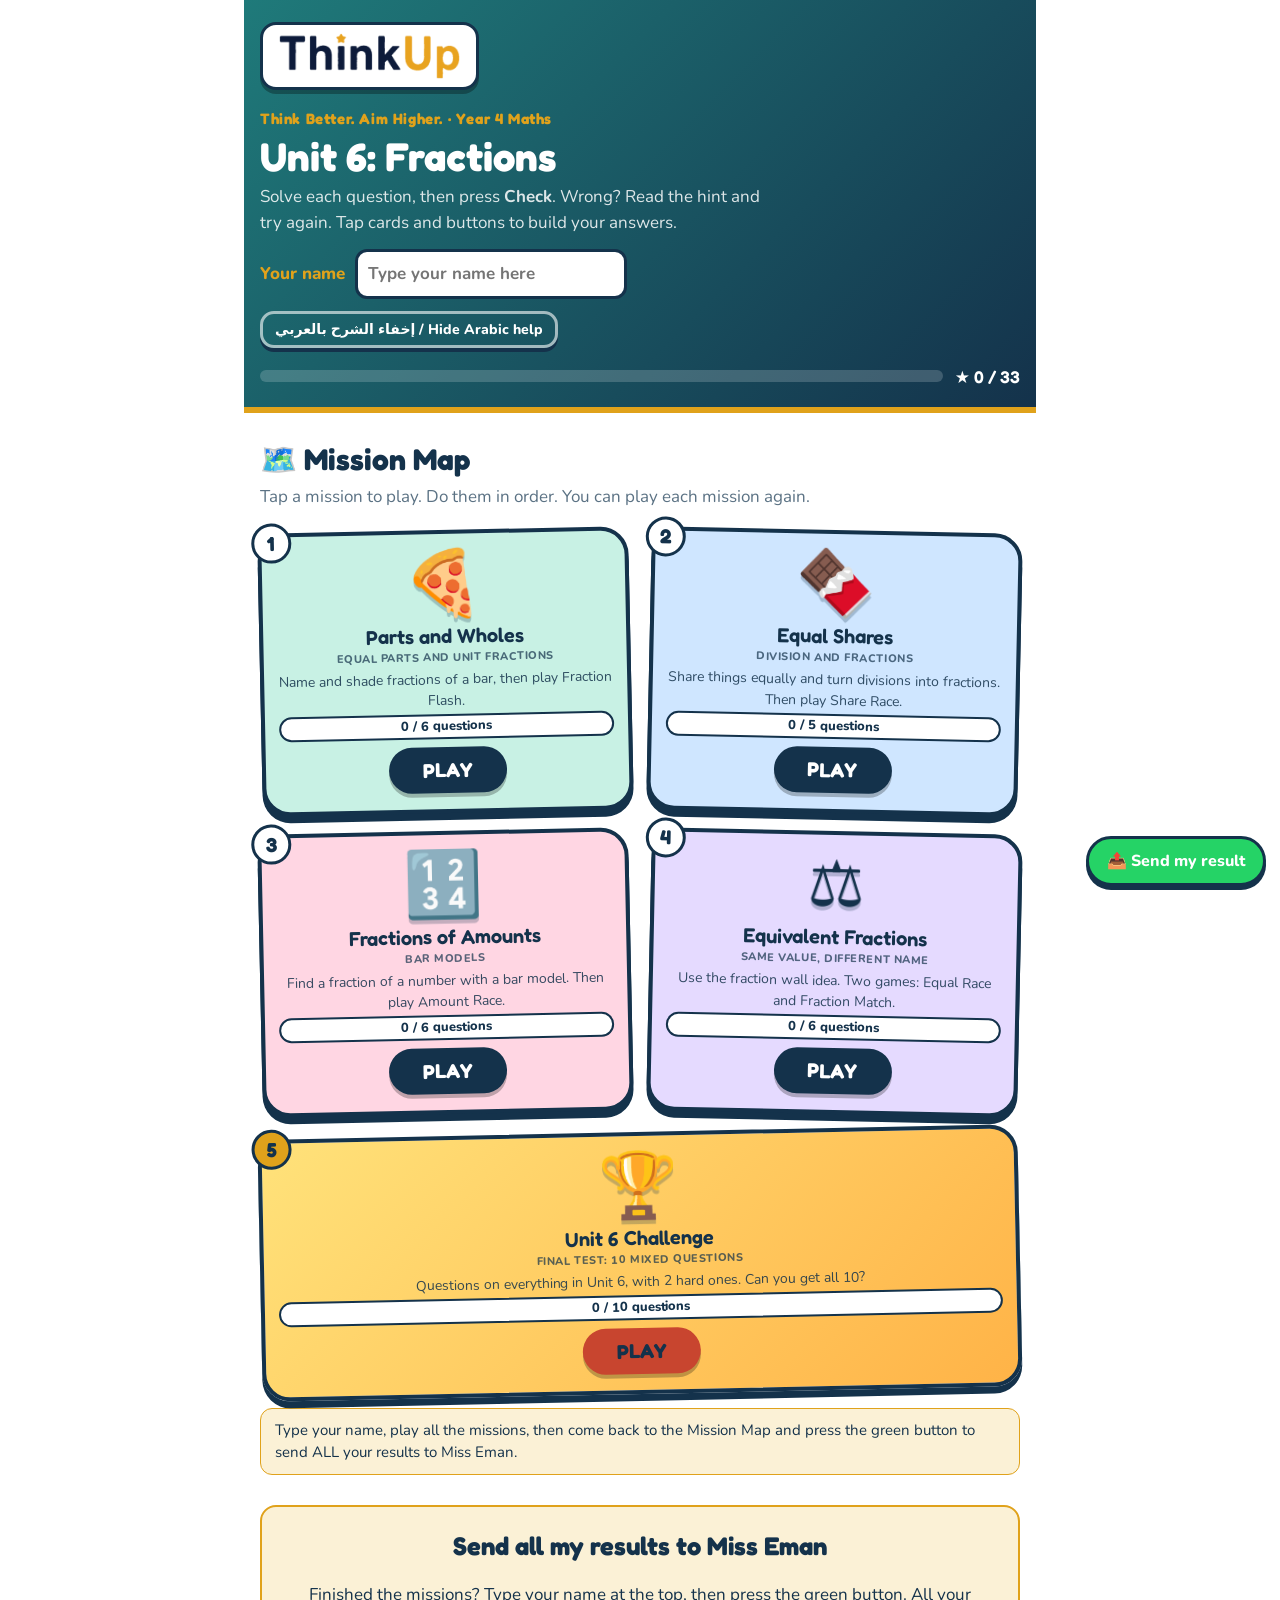
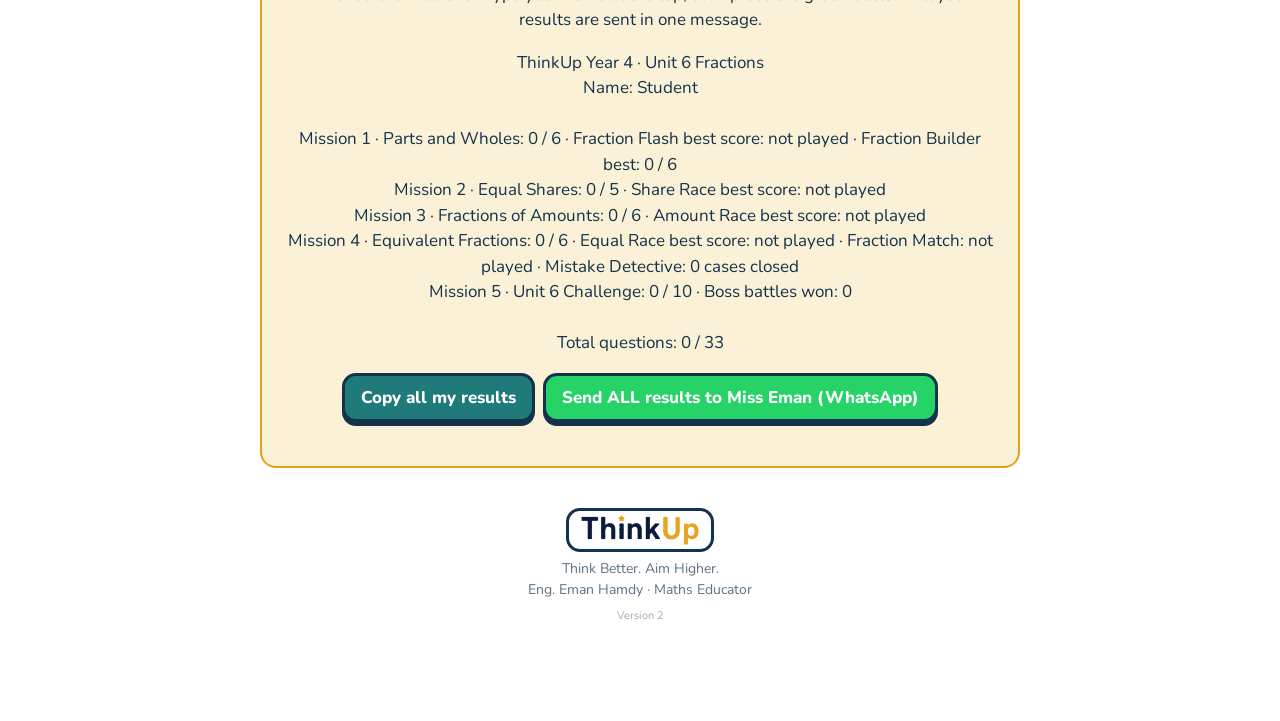
==== index.html @ 12395591 "Add files via upload" ====
<!doctype html>
<html lang="en"><head><meta charset="utf-8"><meta name="viewport" content="width=device-width,initial-scale=1,viewport-fit=cover">
<title>ThinkUp Year 4 Unit 6 Fractions</title>
<link rel="stylesheet" href="https://fonts.googleapis.com/css2?family=Fredoka:wght@500;600;700&family=Nunito:wght@400;600;700;800&family=Noto+Sans+Arabic:wght@500;700&display=swap">
<link rel="stylesheet" href="style.css"></head><body data-page="map">
<div class="wrap">
<header><div class="in">
  <div class="tulogo"><img alt="ThinkUp" src="logo.png"></div><div class="brand">Think Better. Aim Higher. · Year 4 Maths</div>
  <h1>Unit 6: Fractions</h1>
  <p>Solve each question, then press <b>Check</b>. Wrong? Read the hint and try again. Tap cards and buttons to build your answers.</p>
  <div class="namebox"><label for="nm">Your name</label><input type="text" id="nm" maxlength="30" placeholder="Type your name here" autocomplete="off"></div>
  <div class="artog"><button type="button" id="artog">إخفاء الشرح بالعربي / Hide Arabic help</button></div>
  <div class="prog"><div class="bar"><i id="barfill"></i></div><div class="score" id="score">★ 0 / 0</div></div>
</div></header>
<nav id="nav" aria-label="Sections"></nav>
<div class="note" id="savenote" hidden></div>
<section id="sec-games"><h2>Games <small>play and learn</small></h2><p class="sub">Move the hands yourself, race the clock and match the times.</p><div class="games" id="games"></div></section>
<main id="main"></main>
<div class="win" id="resultcard"><h2>Send all my results to Miss Eman</h2><p>Finished the missions? Type your name at the top, then press the green button. All your results are sent in one message.</p><p id="resulttext" style="white-space:pre-line"></p><button type="button" id="copyres">Copy all my results</button><a class="wa" id="wa" href="#" target="_blank" rel="noopener">Send ALL results to Miss Eman (WhatsApp)</a><div class="fb info" id="copyfb"></div></div>
<div class="tb" id="teacher" hidden><h2>Teacher board</h2><p class="hint">Only you can see this. It lists the children who opened the page signed in and played.</p><div class="tbl"><table id="ttab"><thead><tr><th>Name</th><th>Questions</th><th>Time Race best</th><th>Memory moves</th><th>Drag rounds</th><th>Updated</th></tr></thead><tbody></tbody></table></div></div>
<div class="win" id="win"><h2>Mission complete! ★</h2><p>You finished every question in this mission. Show your teacher this screen.</p></div>
<footer><div class="tfoot"><img alt="ThinkUp" src="logo.png"><div>Think Better. Aim Higher.<br>Eng. Eman Hamdy · Maths Educator</div></div></footer>
</div>

<script src="app.js"></script>
</body></html>
---- style.css ----
/* Layout: a calm worksheet-like column. Navy header, section chips, one card per question, big friendly feedback. */
:root{
  --bg:#F3F8F8; --card:#FFFFFF; --ink:#14324B; --muted:#5B7284; --line:#D3E2E4;
  --teal:#1F7A7A; --teal-soft:#E1F1EF; --gold:#E0A21B; --gold-soft:#FBF1D6;
  --good:#1E8A4C; --good-soft:#DDF3E6; --bad:#B8402F; --bad-soft:#FBE4DF;
  --face:#FFFFFF; --tick:#14324B; --hand-h:#14324B; --hand-m:#C8452F;
  --head:#14324B; --head-ink:#FFFFFF;
  --display:'Fredoka','Trebuchet MS',system-ui,sans-serif; --body:'Nunito','Segoe UI',system-ui,sans-serif;
}
@media (prefers-color-scheme: dark){:root:not([data-theme="light"]){
  --bg:#0E1B26; --card:#162736; --ink:#E7F0F3; --muted:#9DB3C0; --line:#28414F;
  --teal:#58C2B9; --teal-soft:#16373A; --gold:#F0B83A; --gold-soft:#3A3014;
  --good:#5ED08C; --good-soft:#15372A; --bad:#F08C7C; --bad-soft:#3F2420;
  --face:#1C3243; --tick:#DCE9EE; --hand-h:#E7F0F3; --hand-m:#F08C7C; --head:#0A141D; --head-ink:#FFFFFF; color-scheme:dark}}
:root[data-theme="dark"]{
  --bg:#0E1B26; --card:#162736; --ink:#E7F0F3; --muted:#9DB3C0; --line:#28414F;
  --teal:#58C2B9; --teal-soft:#16373A; --gold:#F0B83A; --gold-soft:#3A3014;
  --good:#5ED08C; --good-soft:#15372A; --bad:#F08C7C; --bad-soft:#3F2420;
  --face:#1C3243; --tick:#DCE9EE; --hand-h:#E7F0F3; --hand-m:#F08C7C; --head:#0A141D; --head-ink:#FFFFFF; color-scheme:dark}
*{box-sizing:border-box}
body{background:var(--bg);color:var(--ink);font-family:var(--body);font-size:17px;line-height:1.5;margin:0;
  padding-left:max(16px,env(safe-area-inset-left,0px));padding-right:max(16px,env(safe-area-inset-right,0px));padding-block:0 48px}
.wrap{max-width:760px;margin:0 auto}
header{background:var(--head);color:var(--head-ink);margin:0 calc(-1*max(16px,env(safe-area-inset-left,0px)));padding:22px max(16px,env(safe-area-inset-left,0px)) 18px}
header .in{max-width:760px;margin:0 auto}
.brand{font-family:var(--display);font-weight:700;font-size:15px;letter-spacing:.04em;color:var(--gold)}
h1{font-family:var(--display);font-weight:700;font-size:clamp(28px,6vw,40px);line-height:1.1;margin:4px 0 6px;text-wrap:balance}
header p{margin:0;opacity:.85;max-width:52ch}
.prog{display:flex;align-items:center;gap:12px;margin-top:16px}
.bar{flex:1;height:12px;border-radius:99px;background:rgba(255,255,255,.18);overflow:hidden}
.bar i{display:block;height:100%;width:0;background:var(--gold);border-radius:99px;transition:width .4s}
.score{font-family:var(--display);font-weight:600;white-space:nowrap}
nav{display:flex;gap:8px;flex-wrap:wrap;margin:18px 0 6px}
nav a{font-weight:700;font-size:14px;text-decoration:none;color:var(--teal);background:var(--teal-soft);padding:7px 13px;border-radius:99px;border:1.5px solid transparent}
nav a:hover,nav a:focus-visible{border-color:var(--teal);outline:none}
nav a.done{background:var(--good-soft);color:var(--good)}
section{margin-top:30px}
section>h2{font-family:var(--display);font-weight:600;font-size:24px;margin:0 0 4px;display:flex;align-items:center;gap:10px}
section>h2 small{font-family:var(--body);font-size:13px;font-weight:700;color:var(--muted);background:var(--card);border:1px solid var(--line);border-radius:99px;padding:2px 10px}
section>p.sub{margin:0 0 12px;color:var(--muted)}
.q{background:var(--card);border:1.5px solid var(--line);border-radius:14px;padding:16px 16px 14px;margin-top:12px;min-width:0}
.q.ok{border-color:var(--good)}
.qh{display:flex;gap:12px;align-items:flex-start}
.num{flex:none;width:34px;height:34px;border-radius:50%;background:var(--teal);color:#fff;font-family:var(--display);font-weight:600;display:grid;place-items:center;font-size:16px}
.q.ok .num{background:var(--good)}
.prompt{font-weight:700;min-width:0}
.prompt .tag{display:inline-block;font-size:12px;font-weight:800;letter-spacing:.06em;text-transform:uppercase;color:var(--gold);margin-right:6px}
.body{margin:12px 0 0 46px;display:flex;flex-direction:column;gap:12px;min-width:0}
.row{display:flex;flex-wrap:wrap;gap:10px;align-items:center}
.row label{font-weight:700}
input[type=text]{font:inherit;font-weight:700;width:6.2em;padding:9px 10px;border-radius:10px;border:2px solid var(--line);background:var(--bg);color:var(--ink);text-align:center}
input[type=text]:focus-visible{outline:none;border-color:var(--teal)}
input[type=text][disabled]{opacity:.8}
button{font:inherit;font-weight:800;cursor:pointer;border-radius:10px;border:2px solid var(--teal);background:var(--teal);color:#fff;padding:9px 16px}
button.ghost{background:transparent;color:var(--teal)}
button:focus-visible{outline:3px solid var(--gold);outline-offset:2px}
button[disabled]{opacity:.5;cursor:default}
.opts{display:flex;flex-wrap:wrap;gap:10px}
.opt{background:var(--bg);color:var(--ink);border:2px solid var(--line);padding:10px 16px;min-width:5.5em}
.opt.sel{border-color:var(--teal);background:var(--teal-soft);color:var(--ink)}
.opt.right{border-color:var(--good);background:var(--good-soft)}
.fb{min-height:1.4em;font-weight:700}
.fb.good{color:var(--good)}.fb.bad{color:var(--bad)}.fb.info{color:var(--muted)}
.clocks{display:flex;flex-wrap:wrap;gap:14px;align-items:flex-end}
.cw{display:flex;flex-direction:column;align-items:center;gap:2px;font-weight:800;color:var(--muted);font-size:14px}
svg.clock{width:132px;height:132px;display:block}
svg.clock.big{width:164px;height:164px}
.face{fill:var(--face);stroke:var(--tick);stroke-width:3}
.tk{stroke:var(--tick);stroke-linecap:round}
.nm{fill:var(--tick);font-family:var(--display);font-weight:600;font-size:17px;text-anchor:middle;dominant-baseline:central}
.hh{stroke:var(--hand-h);stroke-width:7;stroke-linecap:round}
.mh{stroke:var(--hand-m);stroke-width:4.5;stroke-linecap:round}
.pin{fill:var(--tick)}
.stepper{display:flex;align-items:center;gap:8px}
.stepper b{min-width:2.4ch;text-align:center;font-family:var(--display);font-size:20px}
.stepper button{padding:4px 12px;font-size:20px;line-height:1.1}
.cur{font-family:var(--display);font-weight:600;font-size:20px;color:var(--teal)}
.tbl{overflow-x:auto;max-width:100%}
table{border-collapse:collapse;font-size:15px}
th,td{border:1.5px solid var(--line);padding:6px 12px;text-align:center;white-space:nowrap}
th{background:var(--teal-soft);color:var(--ink)}
td.w{font-weight:800;background:var(--gold-soft)}
.cal td{width:2.4em;height:2.2em;padding:2px}
.again{align-self:flex-start}
footer{margin-top:40px;color:var(--muted);font-size:14px;text-align:center}
.win{display:none;margin-top:30px;background:var(--gold-soft);border:2px solid var(--gold);border-radius:16px;padding:20px;text-align:center}
.win h2{font-family:var(--display);margin:0 0 4px}
.win.show{display:block}
@media (max-width:520px){.body{margin-left:0}.qh{align-items:center}}
@media (prefers-reduced-motion:reduce){.bar i{transition:none}}

.namebox{display:flex;flex-wrap:wrap;gap:10px;align-items:center;margin-top:14px}
.namebox label{font-weight:800;color:var(--gold)}
.namebox input{width:min(16em,100%);background:rgba(255,255,255,.95);color:#14324B;border-color:transparent;text-align:left}
.games{display:grid;gap:14px;margin-top:12px}
.g{background:var(--card);border:1.5px solid var(--line);border-radius:16px;padding:16px;min-width:0}
.g h3{font-family:var(--display);font-weight:600;font-size:20px;margin:0 0 2px;display:flex;gap:10px;align-items:center;flex-wrap:wrap}
.g h3 .pill{font-family:var(--body);font-size:12px;font-weight:800;background:var(--gold-soft);color:var(--ink);border:1px solid var(--gold);border-radius:99px;padding:2px 10px}
.g p{margin:0 0 10px;color:var(--muted)}
.gbody{display:flex;flex-direction:column;gap:12px;align-items:flex-start}
.big{font-family:var(--display);font-size:30px;font-weight:700;color:var(--teal);letter-spacing:.02em}
.timer{height:10px;border-radius:99px;background:var(--line);overflow:hidden;align-self:stretch;max-width:360px}
.timer i{display:block;height:100%;width:100%;background:var(--gold);transform-origin:left;transition:width .25s linear}
.mem{display:grid;grid-template-columns:repeat(4,minmax(0,1fr));gap:8px;width:min(100%,420px)}
.card{aspect-ratio:1/1;border-radius:12px;border:2px solid var(--line);background:var(--teal);color:#fff;display:grid;place-items:center;padding:4px;cursor:pointer;font-family:var(--display);font-weight:600;font-size:20px;min-width:0}
.card.up{background:var(--bg);color:var(--ink);cursor:default}
.card.up svg.clock{width:100%;height:auto}
.card.gone{background:var(--good-soft);border-color:var(--good);color:var(--good);cursor:default}
.card .apl{font-size:11px;font-family:var(--body);font-weight:800;color:var(--muted)}
.card .qm{font-size:26px}
.shake{animation:shk .25s}
@keyframes shk{25%{transform:translateX(-6px)}75%{transform:translateX(6px)}}
svg.drag{touch-action:none;cursor:grab;user-select:none;-webkit-user-select:none}
svg.drag .handle{fill:var(--gold);stroke:var(--tick);stroke-width:2}
.hint{font-size:14px;color:var(--muted)}
.tb{margin-top:30px;background:var(--card);border:2px dashed var(--teal);border-radius:16px;padding:16px}
.tb h2{font-family:var(--display);margin:0 0 4px}
.note{background:var(--gold-soft);border:1.5px solid var(--gold);border-radius:12px;padding:10px 14px;font-size:15px;margin-top:14px}
@media (prefers-reduced-motion:reduce){.shake{animation:none}.timer i{transition:none}}
.ar{margin:6px 0 0;font-family:'Noto Sans Arabic','Segoe UI',Tahoma,sans-serif;font-weight:500;font-size:15px;line-height:1.7;color:var(--teal);direction:rtl;text-align:right;background:var(--teal-soft);border-radius:8px;padding:4px 10px}
body.noar .ar{display:none}
.artog{margin-top:12px}.artog button{background:transparent;color:#fff;border-color:rgba(255,255,255,.6);padding:5px 12px;font-size:14px}
.handle.hh2{fill:var(--teal)}
svg.night .face{fill:var(--night)}
:root{--night:#DDE7F6}
@media (prefers-color-scheme: dark){:root:not([data-theme="light"]){--night:#0F2236}}
:root[data-theme="dark"]{--night:#0F2236}

.maplist{display:grid;gap:12px;margin-top:18px}
.mc{display:flex;gap:14px;align-items:center;border:2px solid var(--teal);border-radius:18px;padding:14px 16px;background:var(--card);color:var(--ink);text-decoration:none;min-width:0}
.mc.final{border-color:var(--gold)}
.mc .no{flex:none;width:44px;height:44px;border-radius:50%;background:var(--teal);color:#fff;display:grid;place-items:center;font-family:var(--display);font-weight:700;font-size:20px}
.mc.final .no{background:var(--gold);color:#14324B}
.mc .tx{flex:1;min-width:0}.mc b{display:block;font-family:var(--display);font-size:20px;font-weight:600;line-height:1.2}
.mc .tg{display:block;font-size:12px;font-weight:800;letter-spacing:.05em;color:var(--teal);margin-top:2px}.mc.final .tg{color:var(--gold)}
.mc .ds{display:block;font-size:14px;color:var(--muted);margin-top:2px}
.mc .go{flex:none;background:var(--teal);color:#fff;font-weight:800;border-radius:10px;padding:9px 16px;font-size:15px}
.mc.final .go{background:var(--gold);color:#14324B}
.mc .st{display:block;font-size:13px;font-weight:800;color:var(--good);margin-top:3px}
.mc:hover,.mc:focus-visible{outline:none;box-shadow:0 0 0 3px var(--gold)}
.back{display:inline-block;margin-top:18px;font-weight:800;color:var(--teal);text-decoration:none}
.mission{display:none}.mission.on{display:block}
#mapview.off{display:none}
@media (max-width:520px){.mc{flex-wrap:wrap}.mc .go{margin-left:58px}}

/* ===== Cartoon theme ===== */
:root{--bg:#FFF6D8;--line:#14324B;--ink:#14324B;--card:#fff}
body{background:var(--bg) radial-gradient(circle at 10% 10%,#ffe9a8 0 6%,transparent 6.5%),radial-gradient(circle at 92% 30%,#bfe9ff 0 7%,transparent 7.5%),radial-gradient(circle at 15% 80%,#ffc9d9 0 6%,transparent 6.5%);background-attachment:fixed}
header{background:linear-gradient(135deg,#1F7A7A,#14324B);border-bottom:6px solid var(--gold)}
.q,.g,.tb{border:3px solid #14324B;border-radius:22px;box-shadow:0 5px 0 #14324B}
.q.ok{border-color:var(--good);box-shadow:0 5px 0 var(--good)}
button{border:3px solid #14324B;border-radius:14px;box-shadow:0 4px 0 #14324B;transition:transform .08s,box-shadow .08s}
button:active:not([disabled]){transform:translateY(3px);box-shadow:0 1px 0 #14324B}
button.ghost{background:#fff;color:#14324B}
.opt{background:#fff;font-size:18px}
.num{border:3px solid #14324B;background:var(--gold);color:#14324B}
.q.ok .num{background:var(--good);color:#fff}
input[type=text]{border:3px solid #14324B;border-radius:12px;background:#fff}
.maplist{grid-template-columns:repeat(2,minmax(0,1fr));gap:18px;margin-top:20px}
.mc{display:flex;flex-direction:column;align-items:center;text-align:center;gap:8px;border:4px solid #14324B;border-radius:28px;padding:18px 14px 16px;box-shadow:0 7px 0 #14324B;position:relative;transition:transform .15s}
.mc:nth-child(odd){transform:rotate(-1.2deg)}.mc:nth-child(even){transform:rotate(1.2deg)}
.mc:hover,.mc:focus-visible{transform:translateY(-5px) rotate(0);box-shadow:0 12px 0 #14324B;outline:none}
.mc:nth-child(1){background:#C8F1E4}.mc:nth-child(2){background:#CFE6FF}.mc:nth-child(3){background:#FFD6E3}.mc:nth-child(4){background:#E5DAFF}
.mc.final{grid-column:1/-1;background:linear-gradient(135deg,#FFE27A,#FFB347);border-color:#14324B}
.mc .no{position:absolute;top:-14px;left:-10px;width:40px;height:40px;border:3px solid #14324B;background:#fff;color:#14324B;font-size:20px}
.mc .em{font-size:64px;line-height:1;filter:drop-shadow(0 4px 0 rgba(20,50,75,.25));animation:bob 2.4s ease-in-out infinite}
.mc:nth-child(2) .em{animation-delay:.3s}.mc:nth-child(3) .em{animation-delay:.6s}.mc:nth-child(4) .em{animation-delay:.9s}
@keyframes bob{50%{transform:translateY(-7px) rotate(-4deg)}}
.mc b{font-size:20px}.mc .tg{color:#14324B;opacity:.7}.mc.final .tg{color:#14324B}
.mc .ds{color:#14324B;opacity:.85;font-size:14px}
.mc .go{background:#14324B;color:#fff;font-family:var(--display);font-size:20px;padding:8px 34px;border-radius:99px;margin-top:4px;box-shadow:0 4px 0 rgba(0,0,0,.25)}
.mc.final .go{background:#C8452F}
.mc .st{background:#fff;border:2px solid #14324B;border-radius:99px;padding:1px 10px;color:#14324B}
@media (prefers-reduced-motion:reduce){.mc .em{animation:none}}
.mc{flex-wrap:nowrap!important;justify-content:flex-start}.mc .tx{width:100%;flex:0 1 auto;overflow-wrap:anywhere}.mc .go{margin-left:0!important;margin-top:auto}.mc .tg{font-size:11px}
@media (max-width:420px){.maplist{grid-template-columns:1fr}.mc:nth-child(n){transform:none}}
.back{background:#fff;border:3px solid #14324B;border-radius:99px;padding:4px 16px;box-shadow:0 3px 0 #14324B;color:#14324B}
.mascot{font-size:56px;line-height:1}
.gtip{background:#fff;border:3px dashed #14324B;border-radius:16px;padding:8px 12px;font-size:15px}
.gtip .ar{margin-top:4px}
.big{font-size:34px;background:#FFE27A;border:3px solid #14324B;border-radius:16px;padding:2px 16px;color:#14324B}
.timer{height:18px;border:3px solid #14324B;background:#fff}.timer i{background:#C8452F}
.card{border:3px solid #14324B;border-radius:16px;background:linear-gradient(135deg,#FF8FB1,#FFB347);box-shadow:0 3px 0 #14324B}
.card.up{background:#fff}.card.gone{background:var(--good-soft)}
.wa{display:inline-block;background:#25D366;color:#fff;font-weight:800;text-decoration:none;border:3px solid #14324B;border-radius:14px;padding:9px 16px;box-shadow:0 4px 0 #14324B;margin-left:8px}
.conf{position:fixed;top:-20px;font-size:26px;pointer-events:none;z-index:99;animation:fall 1.6s linear forwards}
@keyframes fall{to{transform:translateY(110vh) rotate(540deg)}}
.tulogo{display:inline-block;background:#fff;border:3px solid #14324B;border-radius:16px;padding:6px 12px;box-shadow:0 4px 0 rgba(0,0,0,.3);margin-bottom:10px}.tulogo img{display:block;height:34px;width:auto}
.tfoot{display:flex;flex-direction:column;align-items:center;gap:6px;margin-top:40px}.tfoot img{height:44px;background:#fff;border:3px solid #14324B;border-radius:14px;padding:4px 12px}
.mhead{display:flex;align-items:center;gap:10px;margin-top:10px;background:#fff;border:3px solid #14324B;border-radius:18px;padding:6px 12px;box-shadow:0 3px 0 #14324B}.mhead img{height:26px}.mhead span{font-family:var(--display);font-weight:700;color:#14324B}

/* ThinkUp identity */
.tulogo{background:#fff;padding:8px 16px}.tulogo img{height:46px}
.gribbon{display:flex;align-items:center;gap:10px;margin:-16px -16px 12px;padding:8px 14px;background:linear-gradient(90deg,#14324B,#1F7A7A);border-radius:18px 18px 0 0;color:#fff;font-family:var(--display);font-weight:600}
.gribbon img{height:26px;background:#fff;border-radius:10px;padding:3px 8px}.gribbon span{color:#FFD25E;font-size:15px}
.q,.g{position:relative}

.q,.g{position:relative}
.q::after,.g::after{content:"";position:absolute;right:10px;bottom:8px;width:58px;height:40px;background:url(brain.png) center/contain no-repeat;opacity:.16;pointer-events:none}

#fsend{position:fixed;right:14px;bottom:14px;z-index:60;background:#25D366;color:#fff;border:3px solid #14324B;border-radius:99px;padding:10px 18px;font-size:16px;box-shadow:0 4px 0 #14324B}

/* Unit 5 components */
.sorter{display:flex;flex-direction:column;gap:10px;align-items:stretch}
.pool{display:flex;flex-wrap:wrap;gap:8px;min-height:48px;padding:8px;border:3px dashed #14324B;border-radius:16px;background:#fff}
.chip{background:#FFE27A;color:#14324B;border:3px solid #14324B;border-radius:12px;padding:5px 12px;font-size:17px;box-shadow:0 3px 0 #14324B}
.chip.sel{background:#C8F1E4;outline:3px solid #C8452F}
.venn{position:relative;width:min(100%,380px);aspect-ratio:360/230;align-self:center}
.venn svg{position:absolute;inset:0;width:100%;height:100%}
.venn .zone{position:absolute;display:flex;flex-wrap:wrap;gap:3px;align-content:center;justify-content:center;border:2px dashed rgba(20,50,75,.3);border-radius:10px;padding:2px;overflow:hidden}
.venn .chip{padding:2px 6px;font-size:13px;border-width:2px;box-shadow:0 2px 0 #14324B}
.outwrap{width:min(100%,380px);align-self:center}.outl{font-weight:800;font-size:13px;color:var(--muted)}
.outwrap .zone{display:flex;flex-wrap:wrap;gap:6px;min-height:46px;border:3px dashed #14324B;border-radius:14px;padding:6px;background:#fff}
.carroll{border-collapse:separate;border-spacing:6px;align-self:center;width:min(100%,420px)}
.carroll th{background:#E1F1EF;border:3px solid #14324B;border-radius:10px;padding:6px 8px;font-size:14px;white-space:normal}
.carroll td{border:3px solid #14324B;border-radius:12px;background:#fff;padding:4px;vertical-align:top;height:84px}
.carroll .zone{display:flex;flex-wrap:wrap;gap:4px;min-height:70px;height:100%}
.zone{cursor:pointer}
svg.tally line{stroke:var(--ink);stroke-width:3;stroke-linecap:round}
.tallybig{background:#fff;border:3px solid #14324B;border-radius:16px;padding:12px 18px;min-height:64px;display:flex;align-items:center}
.tallybig svg{height:44px;width:auto}
.dt td,.dt th{white-space:normal}
.dt td.ic{font-size:24px;text-align:left;letter-spacing:2px}
.half{display:inline-block;width:.55em;overflow:hidden;vertical-align:bottom}
.tb2{display:flex;flex-direction:column;gap:8px}
.trow{display:flex;align-items:center;gap:8px;flex-wrap:wrap}.trow b{min-width:5.5em}
.tn{min-width:2ch;text-align:center;font-family:var(--display);font-weight:700;font-size:20px}
.sm{padding:2px 12px;font-size:20px;line-height:1.2;border-radius:10px}
.chartbox{background:#fff;border:3px solid #14324B;border-radius:16px;padding:6px;max-width:400px}
svg.chart{width:100%;height:auto;display:block}
.bctr{display:flex;flex-wrap:wrap;gap:8px;margin-top:8px}.bc{display:flex;align-items:center;gap:6px;flex-wrap:wrap}

body{padding-bottom:96px!important}
/* unit 1/3 extras */
.colsum{font-family:ui-monospace,Menlo,Consolas,monospace;font-size:22px;font-weight:800;line-height:1.25;background:#fff;border:2.5px solid var(--ink);border-radius:12px;padding:8px 14px;display:inline-block;margin:6px 0;color:var(--ink)}
.opt u{text-decoration-thickness:3px}
.fr{display:inline-flex;flex-direction:column;align-items:center;vertical-align:middle;line-height:1.15;margin:0 .2em;font-weight:900}
.fr i{font-style:normal;padding:0 .25em}.fr i:first-child{border-bottom:2.5px solid currentColor}
.shade{display:flex;gap:0;margin:8px 0;border:2.5px solid var(--ink);border-radius:8px;overflow:hidden;background:#fff}
.shade .cell{flex:1;height:48px;border:0;border-right:2.5px solid var(--ink);background:#fff;border-radius:0;box-shadow:none;padding:0;cursor:pointer}
.shade .cell:last-child{border-right:0}.shade .cell.on{background:#E0A21B}

/* new games */
.bossbox{text-align:center;margin:6px 0}.hp5{display:flex;gap:3px;margin:4px 0 10px}.hp5 i{flex:1;height:16px;border:2px solid var(--ink);border-radius:5px;background:#C8452F}.hp5 i.off{background:#fff}
.bbq{font-weight:800;font-size:18px;margin:6px 0}.winb{font-family:var(--display);font-size:24px;color:#2E8B57}
.mdinfo{font-weight:800;font-size:15px;background:#FBE9B7;border:2.5px solid var(--ink);border-radius:12px;padding:8px 12px;margin:6px 0}
.mdstage{width:100%;margin:8px 0}.mdlog{display:grid;gap:6px;margin:8px 0}.mdlog .item{background:#DDF3E4;border:2.5px solid var(--ink);border-radius:10px;padding:6px 10px;font-size:14px}
.claims{display:grid;grid-template-columns:repeat(auto-fit,minmax(150px,1fr));gap:8px}
.claim{font-family:var(--body);font-weight:800;font-size:16px;color:var(--ink);background:#fff;border:3px solid var(--ink);border-radius:12px;padding:10px;cursor:pointer;text-align:center;box-shadow:0 3px 0 var(--ink)}
.claim.found{background:#CFF0D8;border-color:#2E8B57;box-shadow:none}
.shade{display:flex;margin:8px 0;border:2.5px solid var(--ink);border-radius:8px;overflow:hidden;background:#fff}
.shade .cell{flex:1;height:44px;border:0;border-right:2.5px solid var(--ink);background:#fff;border-radius:0;box-shadow:none;padding:0;cursor:pointer;display:block}.shade .cell:last-child{border-right:0}.shade .cell.on{background:#E0A21B}
.sgrid{display:grid;grid-template-columns:repeat(6,1fr);gap:0;max-width:300px;border:2.5px solid var(--ink);margin:8px 0}
.sgrid .sc{aspect-ratio:1;border:1px solid #9AA9B6;background:#fff;border-radius:0;box-shadow:none;padding:0;cursor:pointer}.sgrid .sc.on{background:#E0A21B;border:1.5px solid var(--ink)}
.fr{display:inline-flex;flex-direction:column;align-items:center;vertical-align:middle;line-height:1.15;margin:0 .2em;font-weight:900}.fr i{font-style:normal;padding:0 .25em}.fr i:first-child{border-bottom:2.5px solid currentColor}
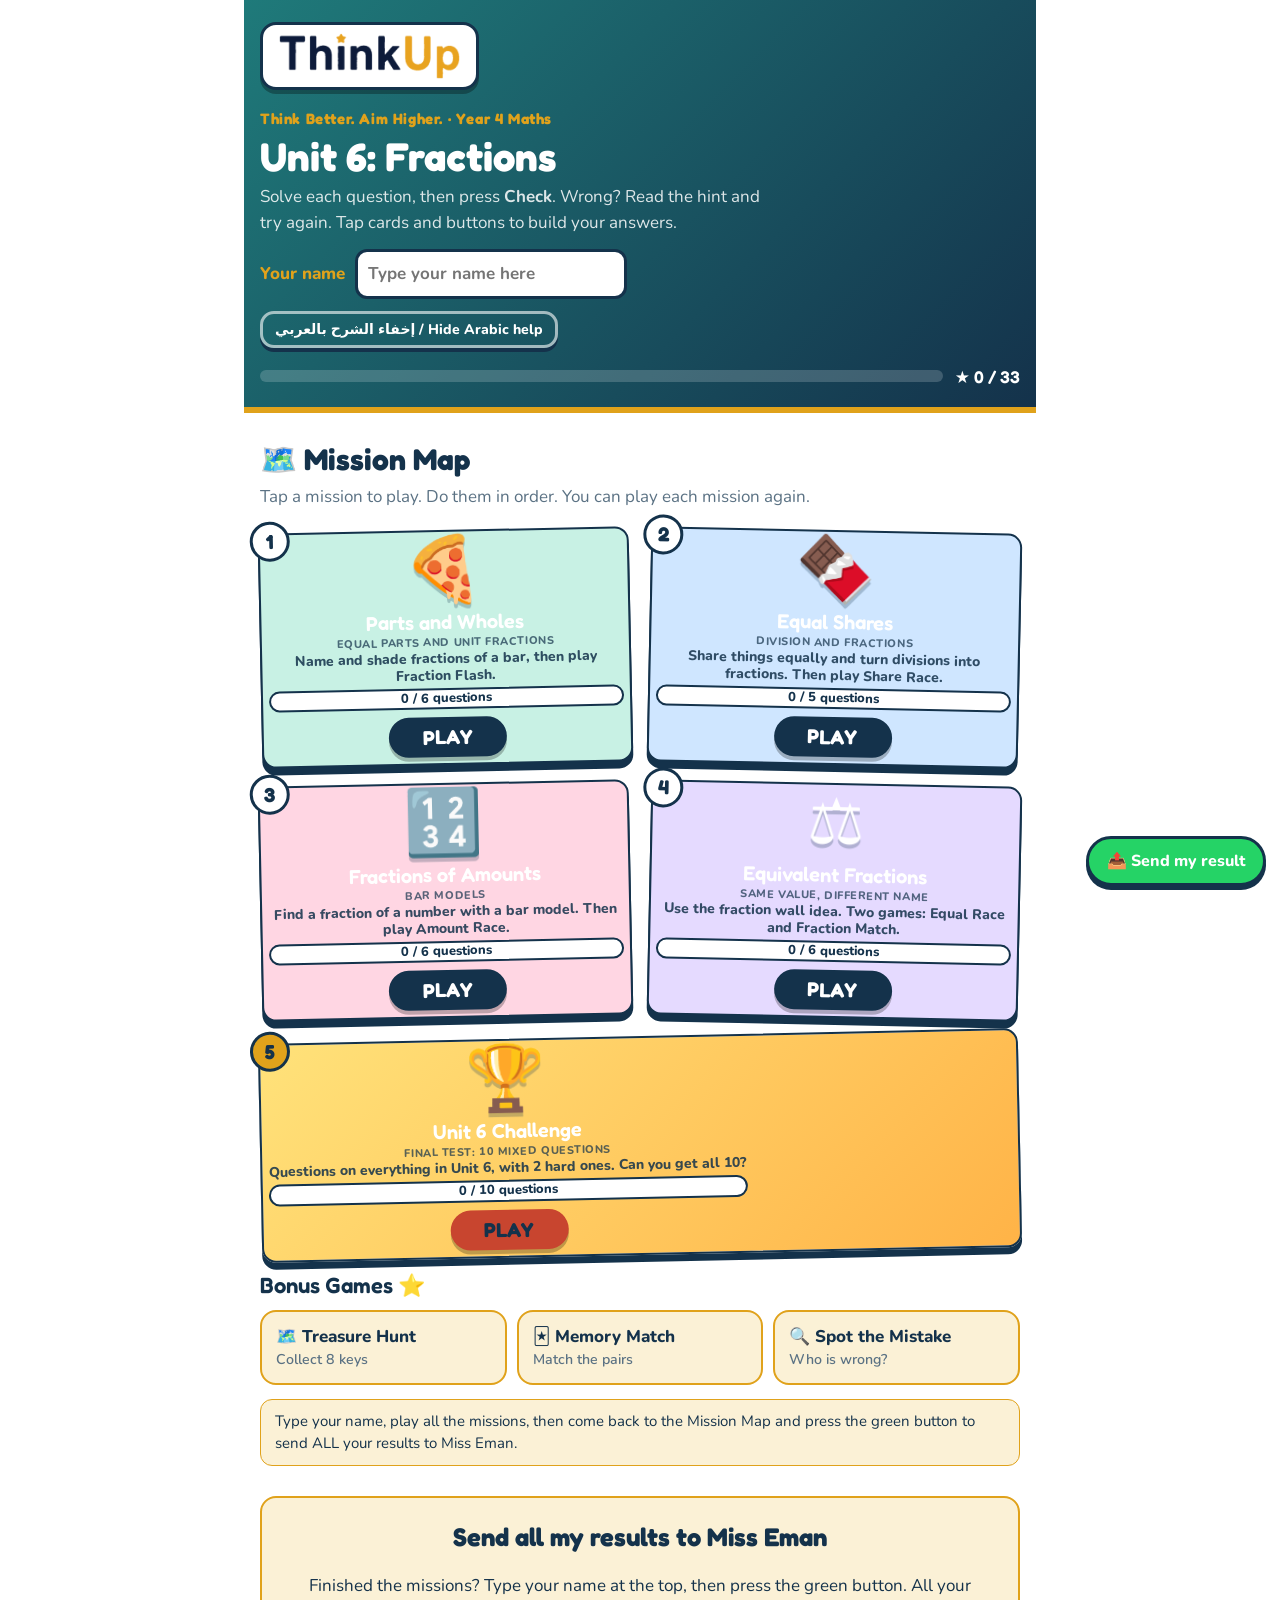
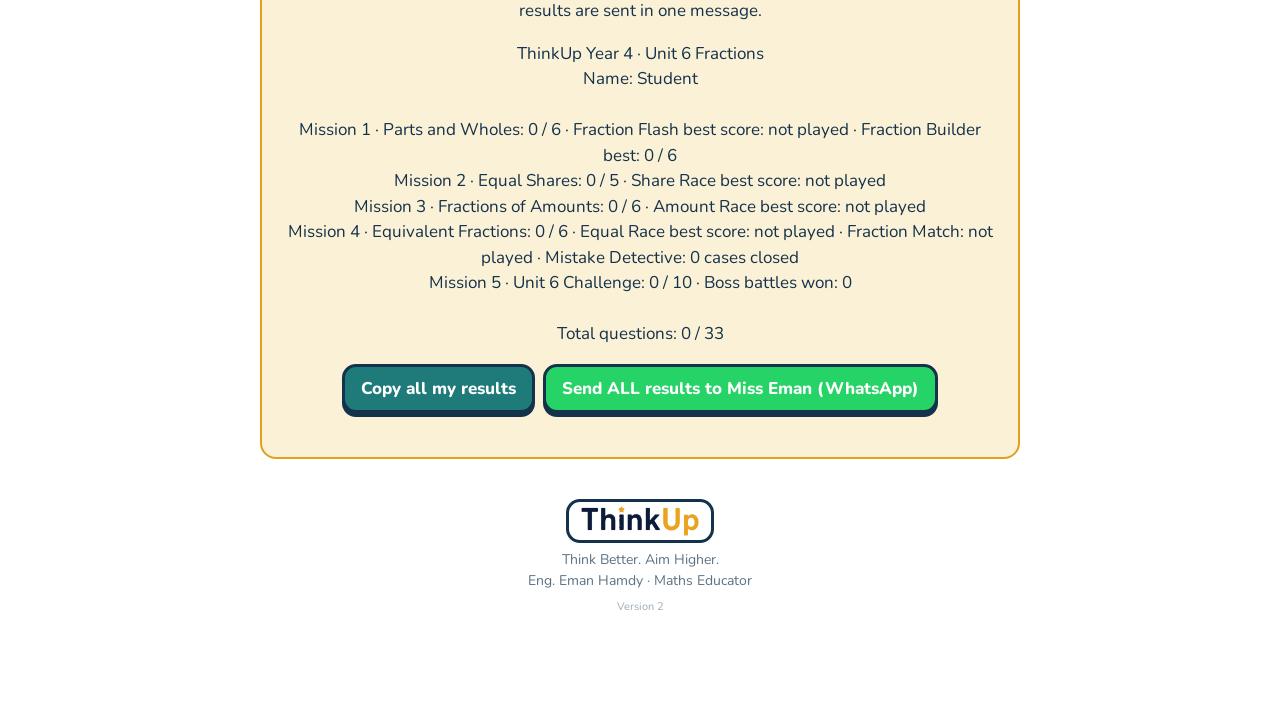
==== commit 46653698: "Add files via upload" ====
--- a/index.html
+++ b/index.html
@@ -2,7 +2,7 @@
 <html lang="en"><head><meta charset="utf-8"><meta name="viewport" content="width=device-width,initial-scale=1,viewport-fit=cover">
 <title>ThinkUp Year 4 Unit 6 Fractions</title>
 <link rel="stylesheet" href="https://fonts.googleapis.com/css2?family=Fredoka:wght@500;600;700&family=Nunito:wght@400;600;700;800&family=Noto+Sans+Arabic:wght@500;700&display=swap">
-<link rel="stylesheet" href="style.css"></head><body data-page="map">
+<link rel="stylesheet" href="style.css"><link rel="stylesheet" href="bonus.css"></head><body data-page="map">
 <div class="wrap">
 <header><div class="in">
   <div class="tulogo"><img alt="ThinkUp" src="logo.png"></div><div class="brand">Think Better. Aim Higher. · Year 4 Maths</div>
@@ -13,6 +13,7 @@
   <div class="prog"><div class="bar"><i id="barfill"></i></div><div class="score" id="score">★ 0 / 0</div></div>
 </div></header>
 <nav id="nav" aria-label="Sections"></nav>
+<section class="bonusnav"><h2>Bonus Games ⭐</h2><div class="row"><a href="treasure.html">🗺️ Treasure Hunt<small>Collect 8 keys</small></a><a href="memory.html">🃏 Memory Match<small>Match the pairs</small></a><a href="mistake.html">🔍 Spot the Mistake<small>Who is wrong?</small></a></div></section>
 <div class="note" id="savenote" hidden></div>
 <section id="sec-games"><h2>Games <small>play and learn</small></h2><p class="sub">Move the hands yourself, race the clock and match the times.</p><div class="games" id="games"></div></section>
 <main id="main"></main>
--- a/bonus.css
+++ b/bonus.css
@@ -0,0 +1,39 @@
+.bn{max-width:760px;margin:0 auto;padding:18px 0 40px}
+.bn h2{font-family:var(--display);font-size:26px;margin:6px 0}
+.bn .sub{color:var(--muted);margin:0 0 14px}
+.bbar{display:flex;gap:8px;flex-wrap:wrap;margin:10px 0 16px}
+.bbar a{background:var(--teal-soft);color:var(--ink);text-decoration:none;border:2px solid var(--line);border-radius:999px;padding:6px 14px;font-weight:800;font-size:14px}
+.bbar a.on{background:var(--teal);color:#fff;border-color:var(--teal)}
+.bcard{background:var(--card);border:2px solid var(--line);border-radius:18px;padding:16px;margin:10px 0}
+.bq{font-size:20px;font-weight:800;margin:6px 0 12px}
+.bopts{display:grid;gap:10px}
+.bopts button,.bbtn{font:inherit;font-weight:800;font-size:18px;padding:12px 14px;border-radius:14px;border:2px solid var(--line);background:var(--card);color:var(--ink);cursor:pointer;text-align:left}
+.bopts button:hover,.bbtn:hover{border-color:var(--teal)}
+.bbtn.pri{background:var(--teal);color:#fff;border-color:var(--teal)}
+.bopts button.ok,.bbtn.ok{background:var(--good-soft);border-color:var(--good)}
+.bopts button.no,.bbtn.no{background:var(--bad-soft);border-color:var(--bad)}
+.bfb{margin-top:10px;font-weight:700;min-height:24px}
+.bfb.g{color:var(--good)}.bfb.b{color:var(--bad)}
+.path{display:flex;gap:6px;flex-wrap:wrap;margin:8px 0 12px}
+.stn{width:44px;height:44px;border-radius:50%;display:grid;place-items:center;font-size:22px;border:3px dashed var(--line);background:var(--card)}
+.stn.cur{border-color:var(--gold);background:var(--gold-soft)}
+.stn.done{border-style:solid;border-color:var(--good);background:var(--good-soft)}
+.chest{font-size:64px;text-align:center}
+.mgrid{display:grid;grid-template-columns:repeat(4,1fr);gap:8px}
+.mc{min-height:84px;border-radius:14px;border:2px solid var(--line);background:var(--teal);color:#fff;font:inherit;font-weight:800;font-size:14px;padding:6px;cursor:pointer;display:grid;place-items:center;line-height:1.2}
+.mc.up{background:var(--card);color:var(--ink)}
+.mc.got{background:var(--good-soft);color:var(--ink);border-color:var(--good)}
+@media(max-width:520px){.mgrid{grid-template-columns:repeat(3,1fr)}.mc{font-size:13px}}
+.say{display:flex;gap:12px;align-items:flex-start}
+.face{font-size:44px}
+.bubble{background:var(--gold-soft);border:2px solid var(--gold);border-radius:16px;padding:10px 14px;font-weight:800;font-size:19px}
+.yn{display:flex;gap:10px;margin-top:12px;flex-wrap:wrap}
+.yn .bbtn{flex:1;text-align:center}
+.bdone{text-align:center}
+.bdone h3{font-family:var(--display);font-size:28px;margin:6px 0}
+.bwa{display:inline-block;background:#25D366;color:#fff;text-decoration:none;font-weight:800;border-radius:14px;padding:12px 18px;margin:6px}
+.bname{margin:8px 0}.bname input{font:inherit;padding:8px 10px;border:2px solid var(--line);border-radius:10px;background:var(--card);color:var(--ink);width:min(100%,260px)}
+.bonusnav{margin:14px 0}.bonusnav h2{font-family:var(--display);font-size:22px;margin:0 0 8px}
+.bonusnav .row{display:grid;grid-template-columns:repeat(auto-fit,minmax(200px,1fr));gap:10px}
+.bonusnav a{display:block;text-decoration:none;color:var(--ink);background:var(--gold-soft);border:2px solid var(--gold);border-radius:16px;padding:12px 14px;font-weight:800}
+.bonusnav a small{display:block;font-weight:600;color:var(--muted)}
